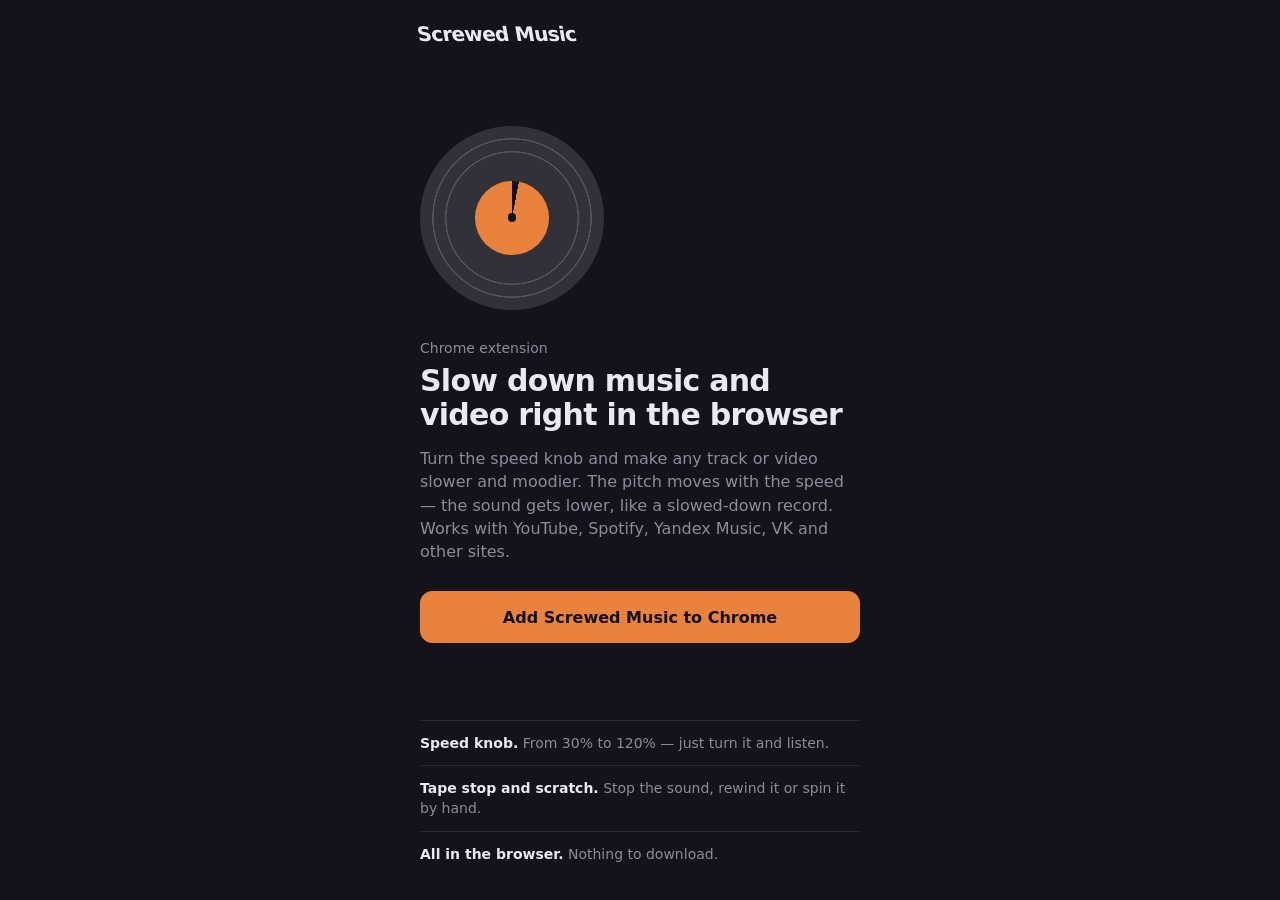
==== ar/index.html @ 0ad066bc "Превью ссылки на языке отправителя: адреса ru/, zh/, es/, ar/, fr/" ====
<!doctype html>
<html lang="ar" dir="rtl">
<head>
<meta charset="utf-8">
<meta name="viewport" content="width=device-width, initial-scale=1">
<meta name="color-scheme" content="dark">
<meta name="theme-color" content="#15131a">
<meta name="robots" content="noindex">
<!-- Адрес только ради превью ссылки на этом языке: мессенджеры берут его из разметки и код
     страницы не выполняют. Людей сразу отправляем на основную страницу, всё после # сохраняется. -->
<title>Screwed Music</title>
<meta name="description" content="افتحه في Chrome مع Screwed Music لتسمعه مُبطّأً كالأسطوانة.">
<meta property="og:type" content="website">
<meta property="og:locale" content="ar_AR">
<meta property="og:title" content="Screwed Music — مقطع مُبطّأ لك">
<meta property="og:description" content="افتحه في Chrome مع Screwed Music لتسمعه مُبطّأً كالأسطوانة.">
<meta property="og:url" content="https://morizmatik.github.io/screwed/ar/">
<meta property="og:image" content="https://morizmatik.github.io/screwed/og.png">
<meta property="og:image:width" content="1400">
<meta property="og:image:height" content="560">
<meta name="twitter:card" content="summary_large_image">
<link rel="icon" href="../icon.svg" type="image/svg+xml">
<style>html { background: #15131a; }</style>
<script>location.replace('../' + location.search + location.hash);</script>
<noscript><meta http-equiv="refresh" content="0;url=../"></noscript>
</head>
<body></body>
</html>
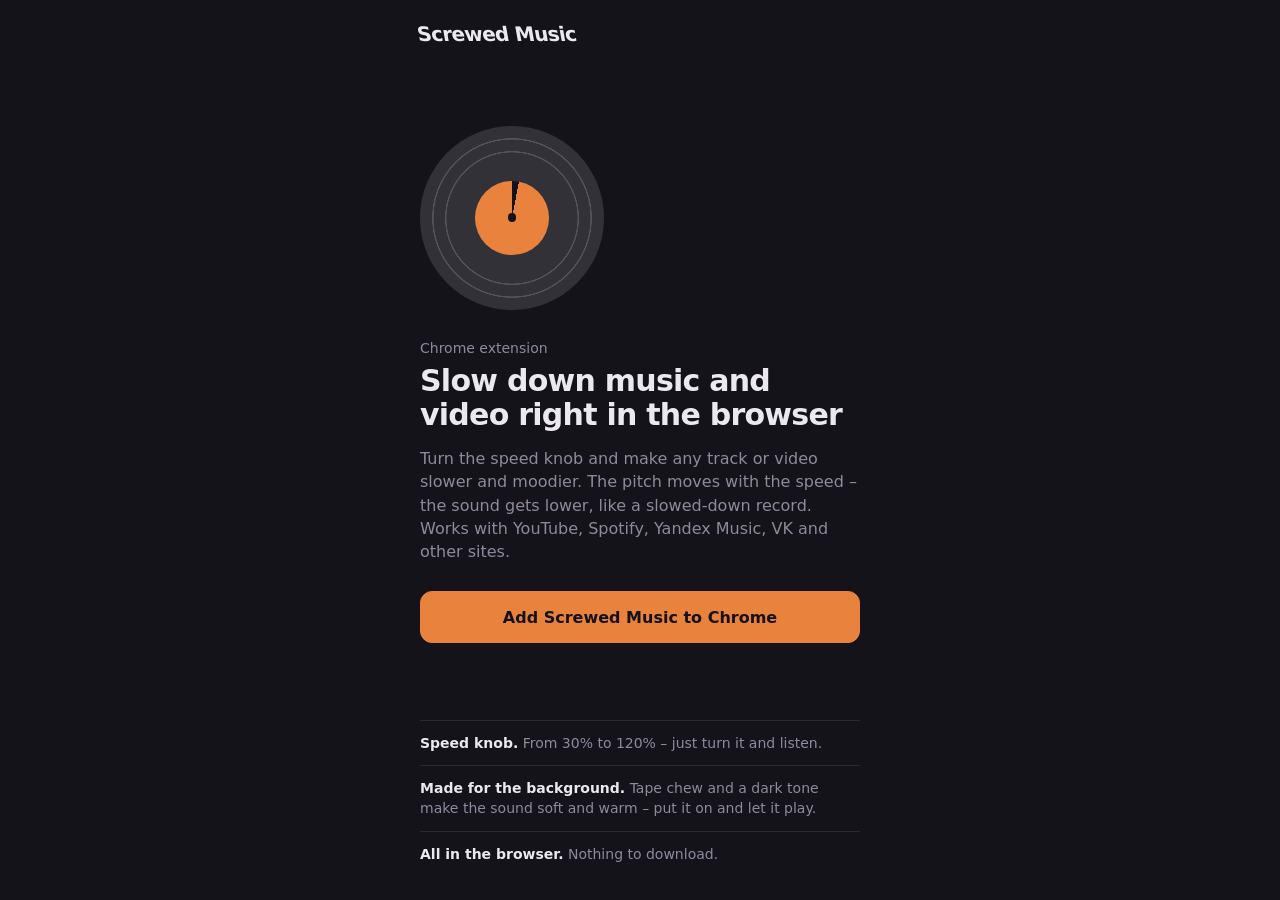
==== commit 0d4b2a22: "Короткое тире в текстах, обложки превью под 0.14.3 Co-Authored-By: Claude Opus 5.5 <noreply@anthropi" ====
--- a/ar/index.html
+++ b/ar/index.html
@@ -12,10 +12,10 @@
 <meta name="description" content="افتحه في Chrome مع Screwed Music لتسمعه مُبطّأً كالأسطوانة.">
 <meta property="og:type" content="website">
 <meta property="og:locale" content="ar_AR">
-<meta property="og:title" content="Screwed Music — مقطع مُبطّأ لك">
+<meta property="og:title" content="Screwed Music – مقطع مُبطّأ لك">
 <meta property="og:description" content="افتحه في Chrome مع Screwed Music لتسمعه مُبطّأً كالأسطوانة.">
 <meta property="og:url" content="https://morizmatik.github.io/screwed/ar/">
-<meta property="og:image" content="https://morizmatik.github.io/screwed/og.png">
+<meta property="og:image" content="https://morizmatik.github.io/screwed/ar/og.png">
 <meta property="og:image:width" content="1400">
 <meta property="og:image:height" content="560">
 <meta name="twitter:card" content="summary_large_image">
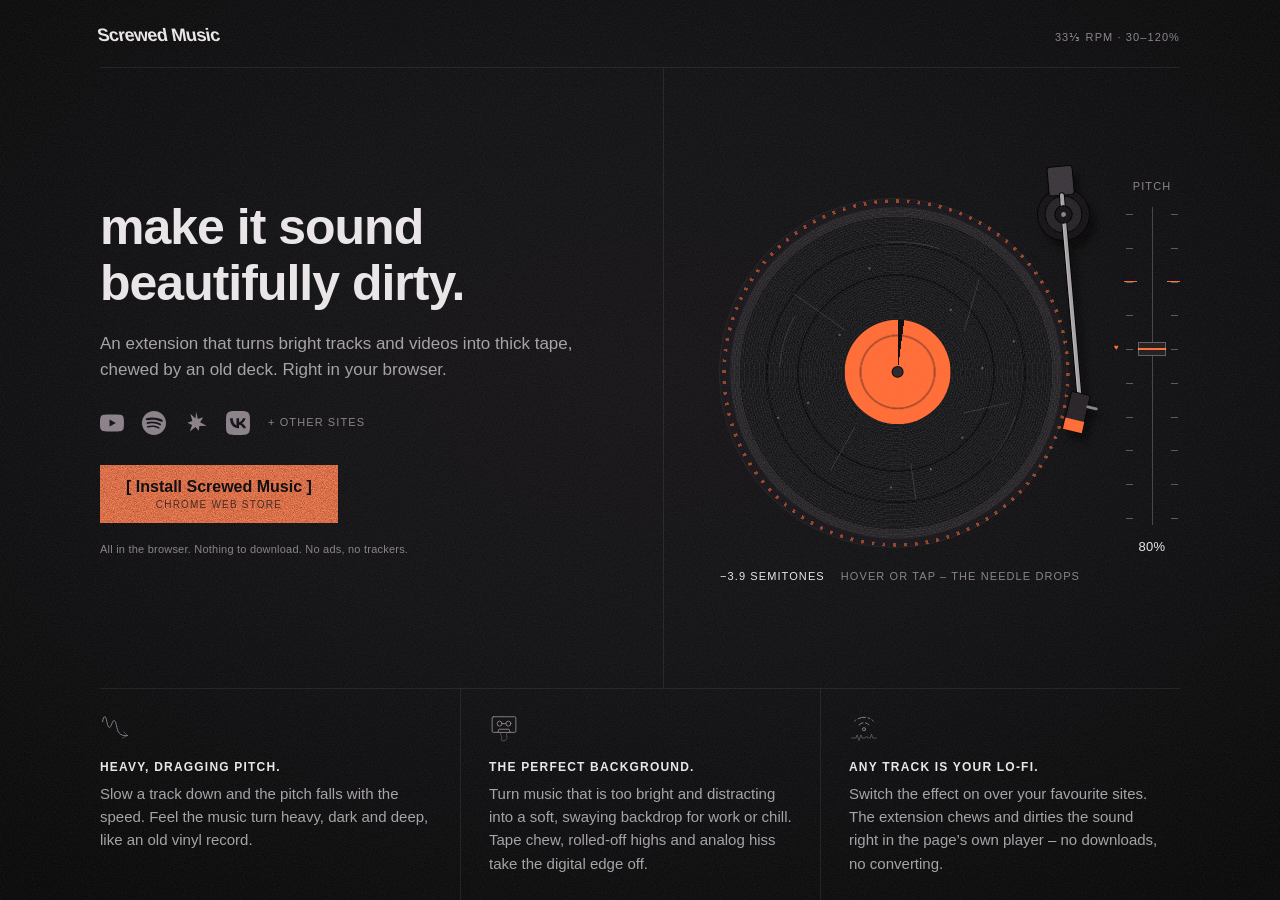
==== commit 2dc30552: "Новая стартовая страница: вертушка с тонармом и питч-фейдером, hi-fi панель Стартовая и экран присла" ====
--- a/ar/index.html
+++ b/ar/index.html
@@ -4,7 +4,7 @@
 <meta charset="utf-8">
 <meta name="viewport" content="width=device-width, initial-scale=1">
 <meta name="color-scheme" content="dark">
-<meta name="theme-color" content="#15131a">
+<meta name="theme-color" content="#121113">
 <meta name="robots" content="noindex">
 <!-- Адрес только ради превью ссылки на этом языке: мессенджеры берут его из разметки и код
      страницы не выполняют. Людей сразу отправляем на основную страницу, всё после # сохраняется. -->
@@ -20,7 +20,7 @@
 <meta property="og:image:height" content="560">
 <meta name="twitter:card" content="summary_large_image">
 <link rel="icon" href="../icon.svg" type="image/svg+xml">
-<style>html { background: #15131a; }</style>
+<style>html { background: #121113; }</style>
 <script>location.replace('../' + location.search + location.hash);</script>
 <noscript><meta http-equiv="refresh" content="0;url=../"></noscript>
 </head>
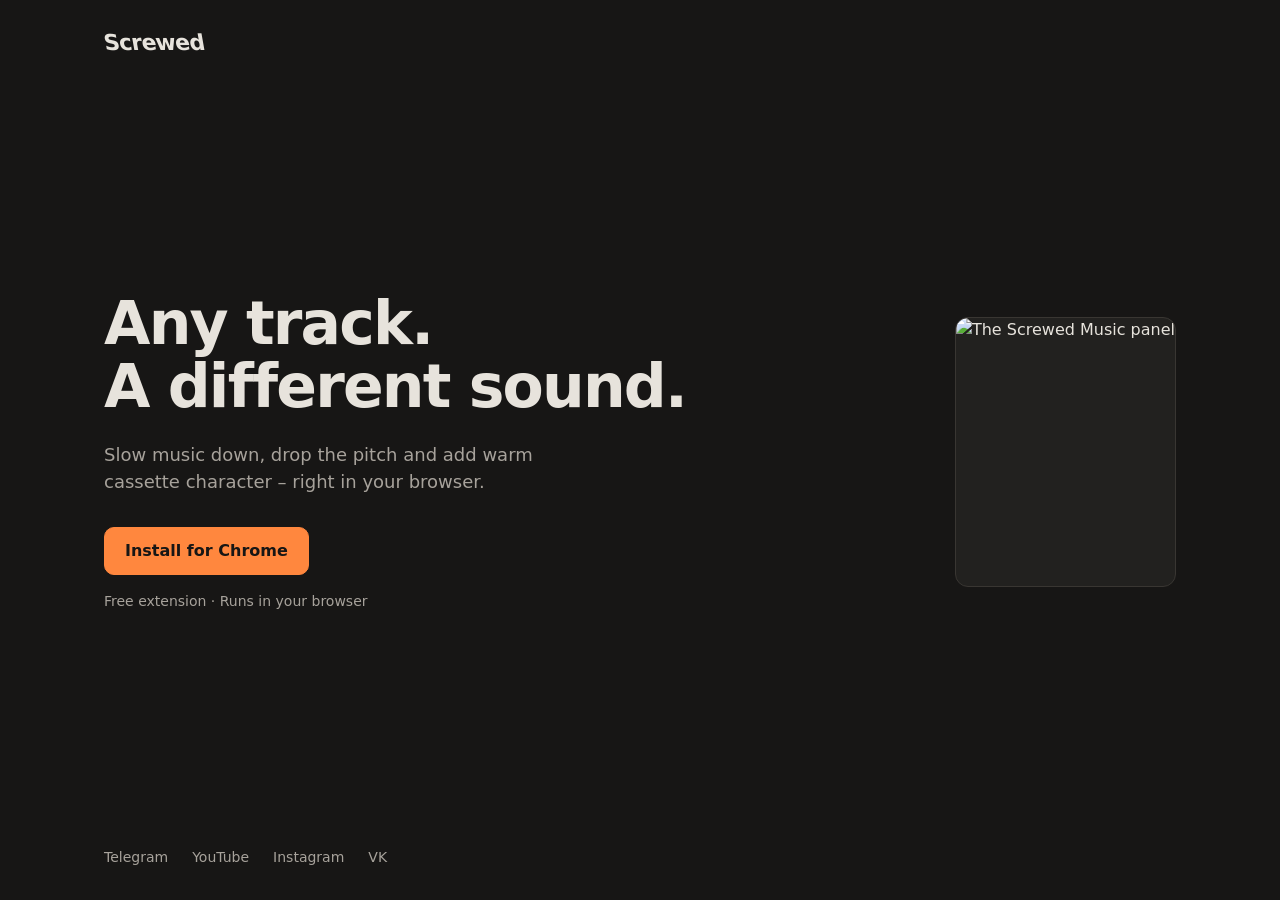
==== commit 5f9abd2e: "Screwed Music: сайт переехал на screwify.space (CNAME + адрес в превью)" ====
--- a/ar/index.html
+++ b/ar/index.html
@@ -14,8 +14,8 @@
 <meta property="og:locale" content="ar_AR">
 <meta property="og:title" content="Screwed Music – مقطع مُبطّأ لك">
 <meta property="og:description" content="افتحه في Chrome مع Screwed Music لتسمعه مُبطّأً كالأسطوانة.">
-<meta property="og:url" content="https://morizmatik.github.io/screwed/ar/">
-<meta property="og:image" content="https://morizmatik.github.io/screwed/ar/og.png">
+<meta property="og:url" content="https://screwify.space/ar/">
+<meta property="og:image" content="https://screwify.space/ar/og.png">
 <meta property="og:image:width" content="1400">
 <meta property="og:image:height" content="560">
 <meta name="twitter:card" content="summary_large_image">
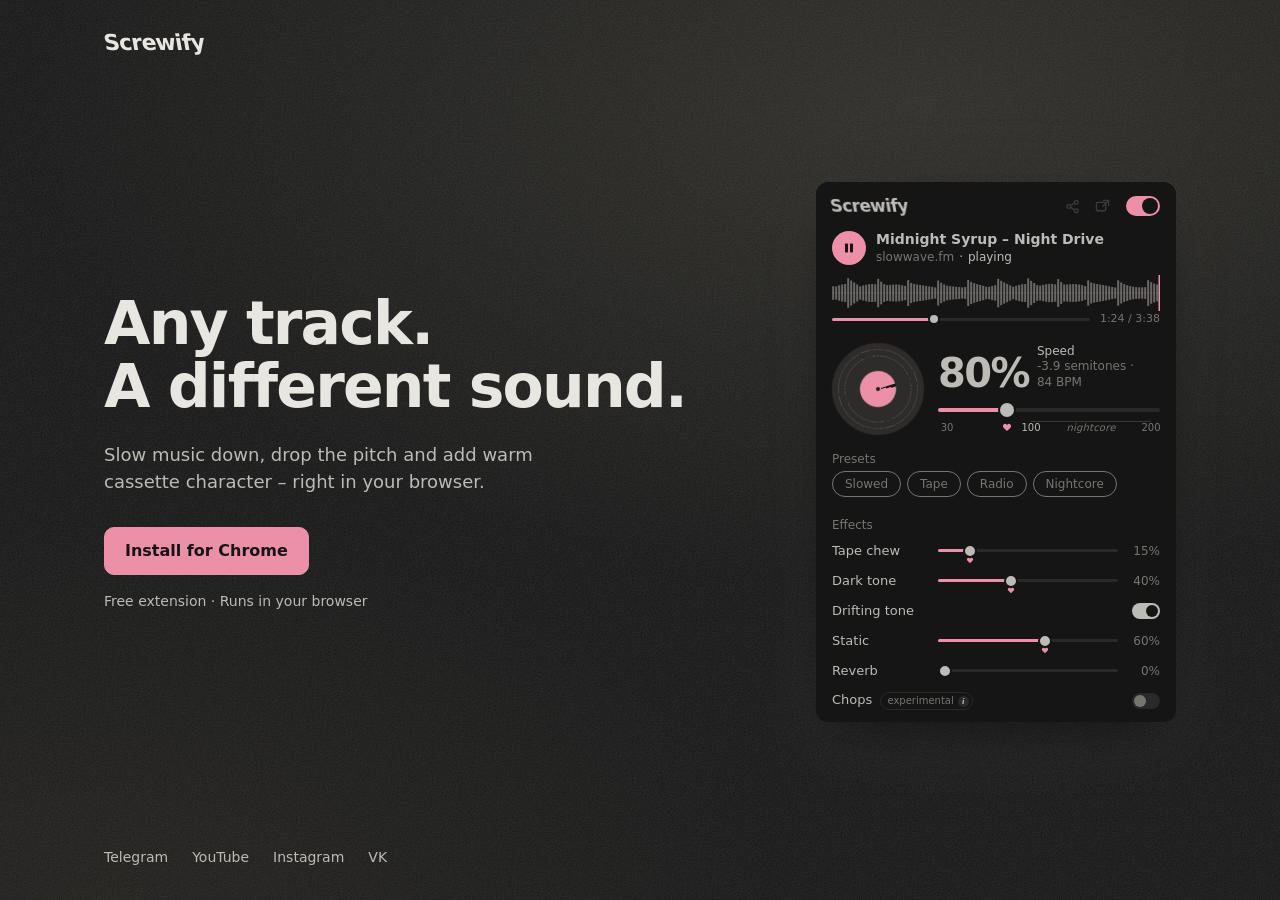
==== commit 0400f9e3: "Screwify: переименование сайта и панели-заглушки - Screwed Music -> Screwify на сайте и в языковых п" ====
--- a/ar/index.html
+++ b/ar/index.html
@@ -8,12 +8,12 @@
 <meta name="robots" content="noindex">
 <!-- Адрес только ради превью ссылки на этом языке: мессенджеры берут его из разметки и код
      страницы не выполняют. Людей сразу отправляем на основную страницу, всё после # сохраняется. -->
-<title>Screwed Music</title>
-<meta name="description" content="افتحه في Chrome مع Screwed Music لتسمعه مُبطّأً كالأسطوانة.">
+<title>Screwify</title>
+<meta name="description" content="افتحه في Chrome مع Screwify لتسمعه مُبطّأً كالأسطوانة.">
 <meta property="og:type" content="website">
 <meta property="og:locale" content="ar_AR">
-<meta property="og:title" content="Screwed Music – مقطع مُبطّأ لك">
-<meta property="og:description" content="افتحه في Chrome مع Screwed Music لتسمعه مُبطّأً كالأسطوانة.">
+<meta property="og:title" content="Screwify – مقطع مُبطّأ لك">
+<meta property="og:description" content="افتحه في Chrome مع Screwify لتسمعه مُبطّأً كالأسطوانة.">
 <meta property="og:url" content="https://screwify.space/ar/">
 <meta property="og:image" content="https://screwify.space/ar/og.png">
 <meta property="og:image:width" content="1400">
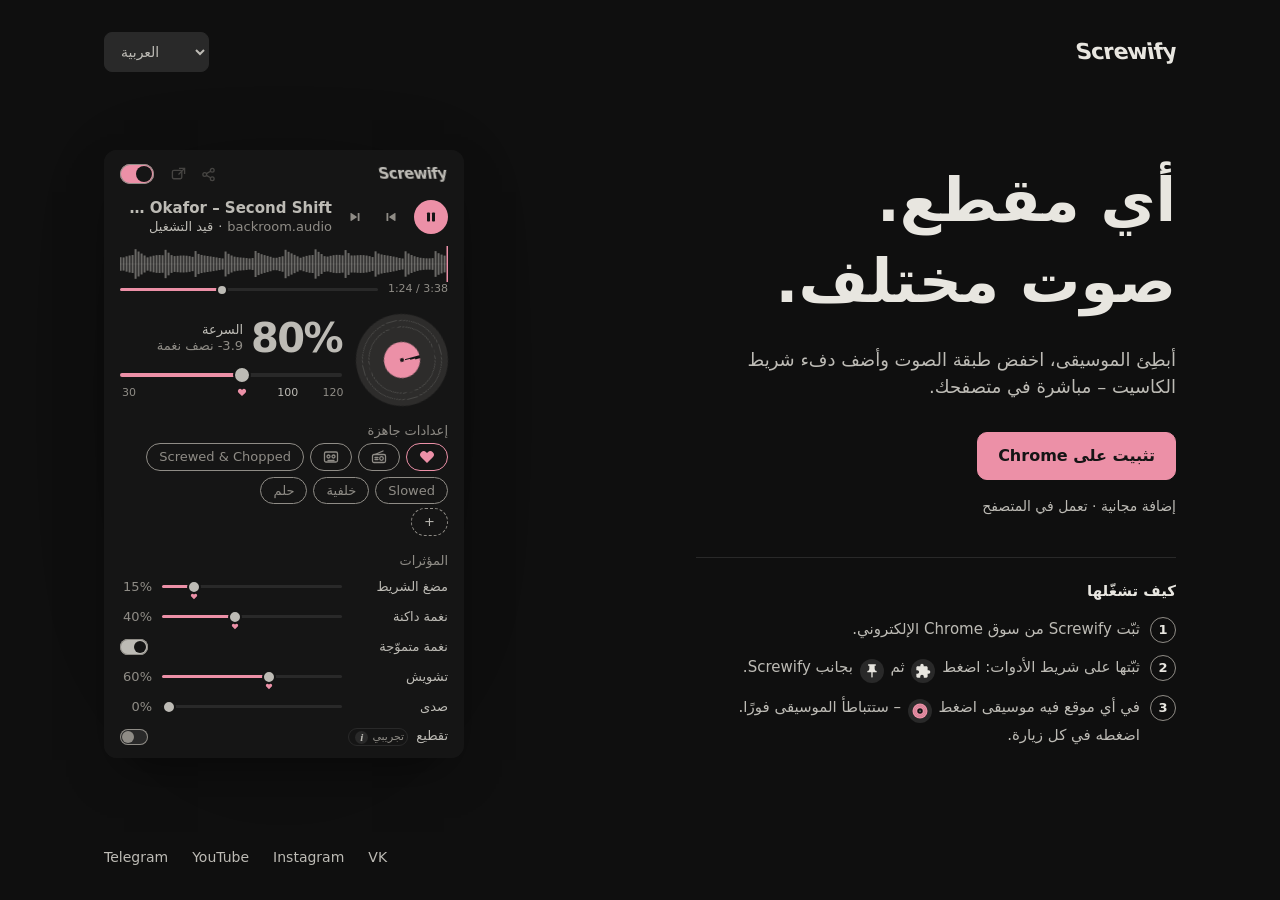
==== commit 8895c8e0: "Сайт: переключатель языка в шапке (выбор запоминается), страницы-превью открывают сайт на своём язык" ====
--- a/ar/index.html
+++ b/ar/index.html
@@ -21,7 +21,7 @@
 <meta name="twitter:card" content="summary_large_image">
 <link rel="icon" href="../icon.svg" type="image/svg+xml">
 <style>html { background: #121113; }</style>
-<script>location.replace('../' + location.search + location.hash);</script>
+<script>location.replace('../?lang=ar' + location.search.replace(/^\?/, '&') + location.hash);</script>
 <noscript><meta http-equiv="refresh" content="0;url=../"></noscript>
 </head>
 <body></body>
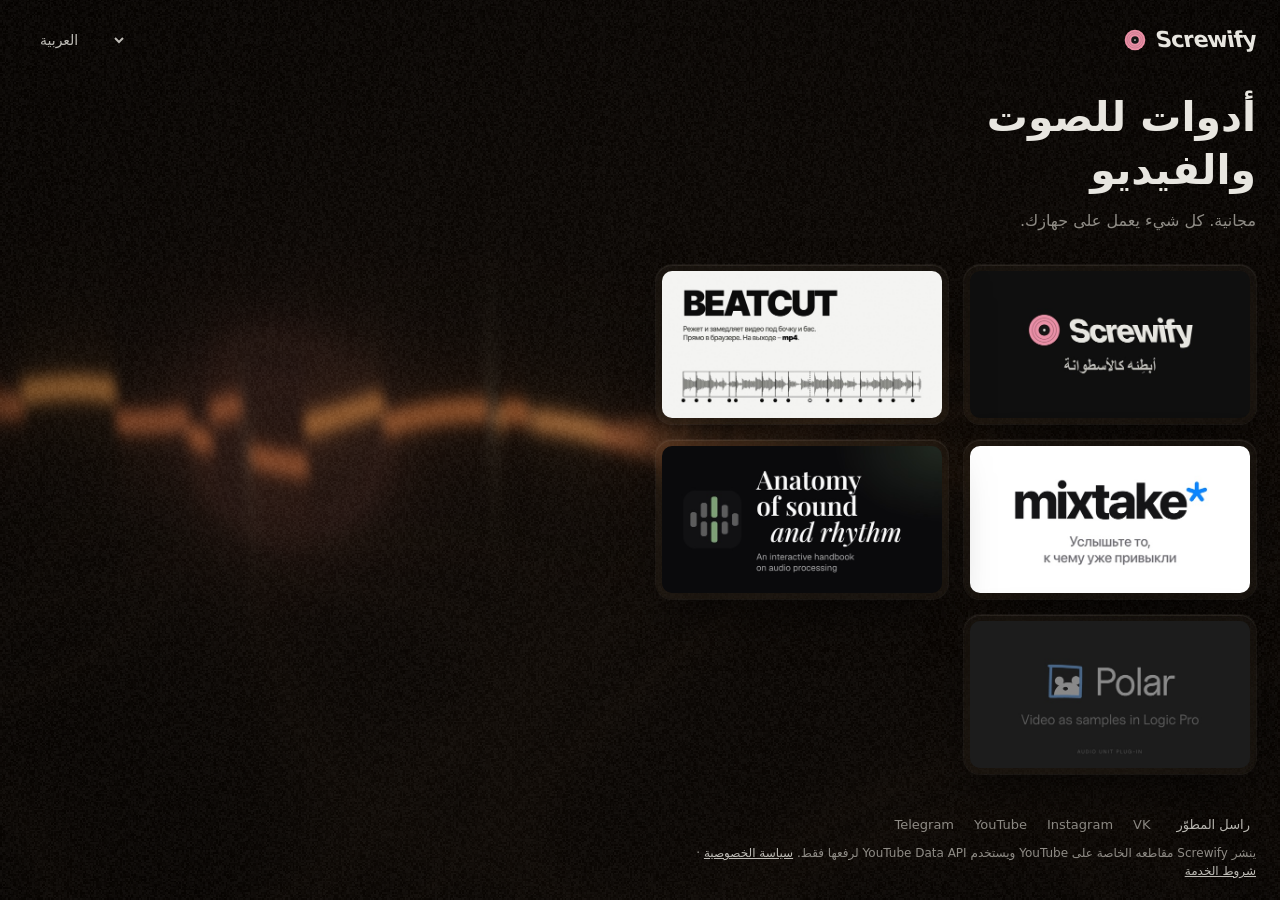
==== commit 1a1f24a7: "Сайт: Polar вместо VideoChop (обложка из tools/cover-polar.html со знаком плагина, «скоро»); «Написа" ====
--- a/ar/index.html
+++ b/ar/index.html
@@ -7,7 +7,9 @@
 <meta name="theme-color" content="#121113">
 <meta name="robots" content="noindex">
 <!-- Адрес только ради превью ссылки на этом языке: мессенджеры берут его из разметки и код
-     страницы не выполняют. Людей сразу отправляем на основную страницу, всё после # сохраняется. -->
+     страницы не выполняют. Людей сразу отправляем на основную страницу, всё после # сохраняется.
+     Ссылку «Поделиться» (#to=…) – в корень без ?lang: расширение узнаёт себя только на адресе ровно
+     https://screwify.space/ (content.js, screwedIsLanding), а язык идёт через sessionStorage. -->
 <title>Screwify</title>
 <meta name="description" content="افتحه في Chrome مع Screwify لتسمعه مُبطّأً كالأسطوانة.">
 <meta property="og:type" content="website">
@@ -21,7 +23,15 @@
 <meta name="twitter:card" content="summary_large_image">
 <link rel="icon" href="../icon.svg" type="image/svg+xml">
 <style>html { background: #121113; }</style>
-<script>location.replace('../?lang=ar' + location.search.replace(/^\?/, '&') + location.hash);</script>
+<script>
+(() => {
+  const h = location.hash, s = location.search;
+  if (/(^#|&)to=/.test(h) && !s) {
+    try { sessionStorage.setItem('screwify-lang', 'ar'); location.replace('../' + h); return; } catch (e) {}
+  }
+  location.replace('../?lang=ar' + s.replace(/^\?/, '&') + h);
+})();
+</script>
 <noscript><meta http-equiv="refresh" content="0;url=../"></noscript>
 </head>
 <body></body>
